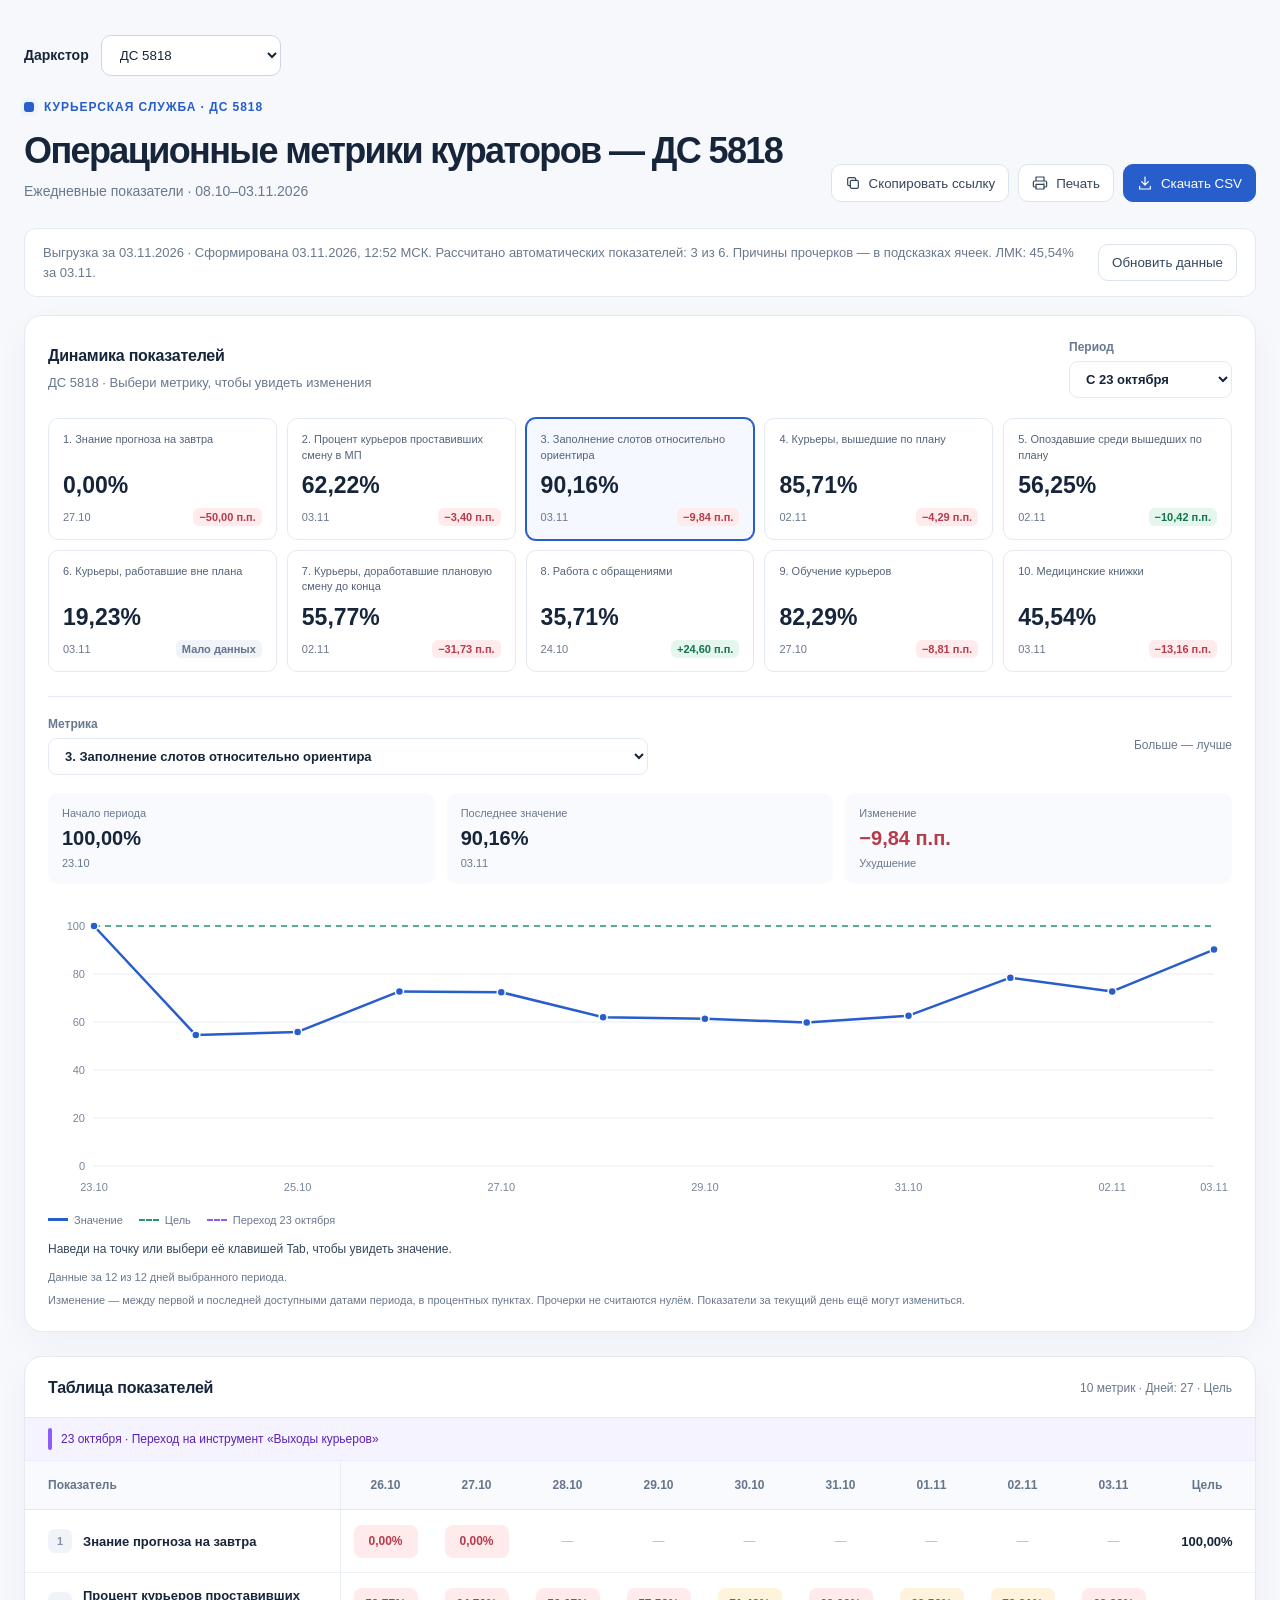
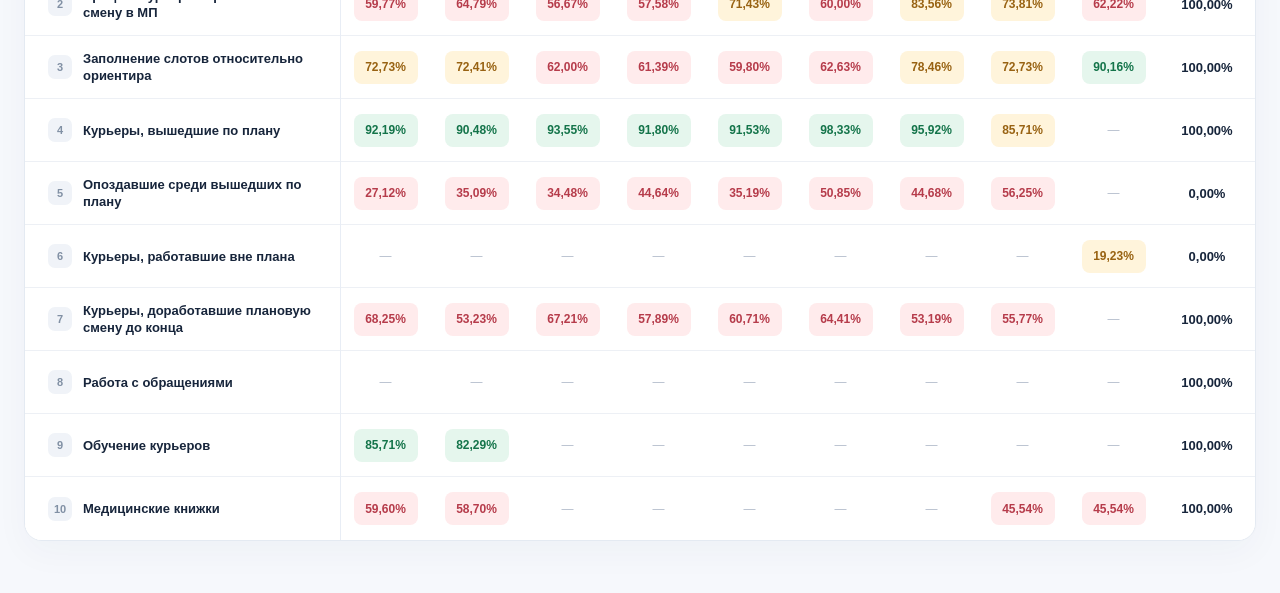
==== 4747.html @ 33c55235 "Add accessible calculation details for automatic dashboard metrics" ====
<!doctype html>
<html lang="ru">
<head>
  <meta http-equiv="refresh" content="0;url=index.html">
  <script>window.location.replace("index.html");</script>
  <meta charset="utf-8">
  <meta name="viewport" content="width=device-width, initial-scale=1">
  <meta name="theme-color" content="#f6f8fc">
  <meta name="description" content="Операционные показатели курьеров ДС 4747 с 21.10.2026">
  <title>ДС 4747 — Операционные метрики кураторов</title>
  <link rel="icon" href="data:image/svg+xml,%3Csvg xmlns='http://www.w3.org/2000/svg' viewBox='0 0 64 64'%3E%3Crect width='64' height='64' rx='16' fill='%232b62cf'/%3E%3Cpath d='M14 42h36M18 28h28M25 17h14' stroke='white' stroke-width='5' stroke-linecap='round'/%3E%3C/svg%3E">
  <style>
    :root{color-scheme:light;--bg:#f6f8fc;--paper:#fff;--ink:#17253b;--muted:#69788d;--line:#e4eaf2;--blue:#285dcc;--blue-soft:#edf3ff;--radius:18px}
    *{box-sizing:border-box}
    html{scroll-behavior:smooth}
    body{margin:0;background:var(--bg);color:var(--ink);font:14px/1.5 -apple-system,BlinkMacSystemFont,"Segoe UI",Roboto,"Noto Sans",Arial,sans-serif;-webkit-font-smoothing:antialiased}
    .shell{max-width:1640px;margin:0 auto;padding:35px 24px 52px}
    .eyebrow{display:flex;align-items:center;gap:10px;color:var(--blue);font-size:12px;font-weight:750;letter-spacing:.08em;text-transform:uppercase}
    .eyebrow .mark{width:10px;height:10px;border-radius:3px;background:var(--blue);box-shadow:0 0 0 4px var(--blue-soft)}
    header{display:flex;align-items:flex-end;justify-content:space-between;gap:22px;margin:14px 0 26px}
    h1{font-size:clamp(24px,3vw,36px);letter-spacing:-.045em;line-height:1.18;margin:0 0 9px;font-weight:780}
    .description{color:var(--muted);margin:0;font-size:14px}
    .actions{display:flex;flex-wrap:wrap;justify-content:flex-end;gap:9px}
    button{display:inline-flex;align-items:center;justify-content:center;gap:8px;white-space:nowrap;cursor:pointer;border:1px solid #dce4ee;border-radius:10px;background:white;color:#34465e;padding:10px 13px;font:600 13px/1.2 inherit;transition:background .16s,border-color .16s}
    button:hover{background:#f4f7fd;border-color:#bdcce3}
    button:focus-visible{outline:3px solid #9cbbf8;outline-offset:2px}
    button svg{width:16px;height:16px;stroke:currentColor;fill:none;stroke-width:1.8;stroke-linecap:round;stroke-linejoin:round}
    .primary{background:var(--blue);border-color:var(--blue);color:#fff}
    .primary:hover{background:#204fab;border-color:#204fab}
    .panel{background:var(--paper);border:1px solid var(--line);border-radius:var(--radius);box-shadow:0 12px 35px rgba(24,49,88,.035);overflow:hidden}
    .panel-heading{display:flex;justify-content:space-between;align-items:center;gap:14px;padding:19px 23px 17px;border-bottom:1px solid var(--line)}
    h2{font-size:16px;letter-spacing:-.015em;margin:0;font-weight:750}
    .panel-note{color:var(--muted);font-size:12px;white-space:nowrap}
    .table-scroll{overflow-x:auto;overscroll-behavior-x:contain;scrollbar-color:#cbd6e7 transparent}
    table{width:100%;min-width:1140px;border-collapse:separate;border-spacing:0;table-layout:fixed;font-variant-numeric:tabular-nums}
    col.metric-col{width:315px}
    col.day-col{width:91px}
    col.goal-col{width:96px}
    thead th{background:#f8fafd;color:#65758b;font-size:12px;font-weight:720;text-align:center;white-space:nowrap;border-bottom:1px solid var(--line);padding:15px 7px}
    thead th:first-child{text-align:left;padding-left:23px}
    thead th:last-child{background:#f8fafd;color:#65758b}
    tbody td,tbody th{border-bottom:1px solid #edf0f5;padding:12px 7px;text-align:center;background:white;height:63px}
    tbody tr:last-child td,tbody tr:last-child th{border-bottom:0}
    tbody th{font-size:13px;font-weight:630;text-align:left;padding-left:23px;padding-right:15px;line-height:1.32}
    tbody tr:hover td,tbody tr:hover th{background:#fafcff}
    thead th:first-child,tbody th{position:sticky;left:0;z-index:2;box-shadow:1px 0 0 #e8edf5}
    thead th:first-child{z-index:4}
    .metric-title{display:flex;align-items:center;gap:11px}
    .metric-index{flex:none;width:24px;height:24px;display:grid;place-items:center;border-radius:7px;background:#f0f3f8;color:#8190a4;font-size:11px;font-weight:700}
    .cell{display:inline-flex;min-width:64px;min-height:33px;align-items:center;justify-content:center;border-radius:8px;font-size:12px;font-weight:700;padding:6px 5px}
    .cell.good{background:#e5f6ed;color:#14744a}
    .cell.mid{background:#fff4db;color:#986212}
    .cell.bad{background:#ffebec;color:#b63c4b}
    .cell.empty{color:#b4becc;font-weight:500}
    .goal{color:var(--ink);font-weight:750;font-size:13px;background:white}
    .date-latest{background:#f8fafd}
    .footnotes{padding:16px 23px 18px;border-top:1px solid var(--line);background:#fcfdff;color:#78869a;font-size:12px}
    .footnotes p{margin:0}
    .footnotes p+p{margin-top:5px}
    .footer{display:flex;justify-content:space-between;gap:15px;flex-wrap:wrap;color:#8a97a8;font-size:12px;padding:17px 4px}
    .toast{position:fixed;bottom:24px;left:50%;transform:translate(-50%,16px);padding:11px 17px;border-radius:10px;background:#172b4b;color:#fff;box-shadow:0 10px 25px #172b4b33;opacity:0;pointer-events:none;transition:opacity .2s,transform .2s;z-index:10}
    .toast.visible{opacity:1;transform:translate(-50%,0)}
    @media(max-width:820px){.shell{padding:22px 12px 32px}header{display:block;margin:15px 4px 20px}h1{font-size:26px}.actions{justify-content:flex-start;margin-top:18px}.panel-heading{padding:15px 16px}.panel-note{white-space:normal;text-align:right}.footnotes{padding:15px 16px}col.metric-col{width:235px}tbody th{padding-left:12px;font-size:12px}.metric-title{gap:7px}.metric-index{width:20px;height:20px}thead th:first-child{padding-left:12px}.footer{padding:14px 4px}}
    @media print{@page{size:A3 landscape;margin:12mm}body{background:white;font-size:11px}.shell{max-width:none;padding:0}.actions,.footer,.toast{display:none!important}header{margin:0 0 14px}h1{font-size:24px}.panel{border:1px solid #ccd3df;box-shadow:none}.panel-heading{padding:10px 12px}.table-scroll{overflow:visible}table{min-width:0;width:100%}col.metric-col{width:250px}col.day-col{width:auto}col.goal-col{width:70px}thead th{padding:9px 3px}tbody td,tbody th{padding:6px 2px;height:42px}tbody th{padding-left:8px;font-size:10px}.cell{min-width:0;width:100%;font-size:10px;padding:5px 1px}.metric-index{display:none}.footnotes{padding:10px 12px}thead th:first-child,tbody th{position:static;box-shadow:none}*{-webkit-print-color-adjust:exact;print-color-adjust:exact}}
    .store-picker{display:flex;align-items:center;gap:12px;margin-bottom:22px;font-weight:700;color:var(--ink)}
    .store-picker select{appearance:auto;min-width:180px;padding:11px 14px;border:1px solid #cbd6e7;border-radius:10px;background:#fff;color:#17253b;font:700 14px inherit;cursor:pointer}
    .store-picker select:focus-visible{outline:3px solid #9cbbf8;outline-offset:2px}
    @media print{.store-picker{display:none}}
    .data-status{display:flex;align-items:center;justify-content:space-between;gap:16px;margin:0 0 18px;padding:14px 18px;border:1px solid var(--line);border-radius:12px;background:var(--paper)}
    .data-status p{margin:0;color:var(--muted);font-size:13px}
    @media(max-width:820px){.data-status{align-items:flex-start;flex-direction:column}}
  </style>
</head>
<body>
<main class="shell">
  <nav aria-label="Выбор даркстора" class="store-picker"><label for="storeSelect">Даркстор</label><select id="storeSelect" aria-label="Выбрать даркстор"><option value="5818">ДС 5818</option><option value="7745">ДС 7745</option><option value="4747" selected>ДС 4747</option><option value="8092">ДС 8092</option></select></nav>
  <div class="eyebrow"><span class="mark" aria-hidden="true"></span> Курьерская служба · ДС 4747</div>
  <header>
    <div>
      <h1>Операционные метрики кураторов — ДС 4747</h1>
      <p class="description">Ежедневные показатели работы кураторов · с 21 октября 2026 года</p>
    </div>
    <div class="actions">
      <button id="copyLink" type="button" aria-label="Скопировать ссылку на таблицу">
        <svg viewBox="0 0 24 24" aria-hidden="true"><rect x="8" y="8" width="12" height="12" rx="2"/><path d="M16 8V6a2 2 0 0 0-2-2H6a2 2 0 0 0-2 2v8a2 2 0 0 0 2 2h2"/></svg>Скопировать ссылку
      </button>
      <button id="printReport" type="button">
        <svg viewBox="0 0 24 24" aria-hidden="true"><path d="M6 9V3h12v6M6 18H4a2 2 0 0 1-2-2v-5a2 2 0 0 1 2-2h16a2 2 0 0 1 2 2v5a2 2 0 0 1-2 2h-2"/><path d="M6 14h12v7H6zM18 12h.01"/></svg>Печать
      </button>
      <button class="primary" id="downloadCsv" type="button">
        <svg viewBox="0 0 24 24" aria-hidden="true"><path d="M12 3v12m-5-5 5 5 5-5M4 17v4h16v-4"/></svg>Скачать CSV
      </button>
    </div>
  </header>
  <section class="data-status" aria-label="Источник данных">
    <p id="dataStatus" role="status" aria-live="polite">Загружаем последнюю выгрузку…</p>
    <button id="refreshData" type="button">Обновить данные</button>
  </section>
  <section class="panel" aria-labelledby="tableTitle">
    <div class="panel-heading"><h2 id="tableTitle">Таблица показателей</h2><span class="panel-note">10 метрик · 2 дня · Цель</span></div>
    <div class="table-scroll" tabindex="0" aria-label="Таблица показателей, прокручивается горизонтально">
      <table id="metricsTable">
        <colgroup><col class="metric-col"><col class="day-col" span="2"><col class="goal-col"></colgroup>
        <thead><tr id="headerRow"><th scope="col">Показатель</th></tr></thead>
        <tbody id="metricsBody"></tbody>
      </table>
    </div></section></main>
<div id="toast" class="toast" role="status" aria-live="polite"></div>
<script>
"use strict";
const dates = ["21.10","22.10"];
// Значения хранятся строками; отображение всех процентов единообразно: две цифры после запятой.
// null означает, что показатель за дату не предоставлен.
const metrics = [
  {name:"Знание прогноза на завтра",goal:"100",better:"high",values:["0","0"]},
  {name:"Процент курьеров проставивших смену в МП",goal:"100",better:"high",values:["0","0"]},
  {name:"Заполнение слотов относительно ориентира",goal:"100",better:"high",values:[null,null]},
  {name:"Курьеры, вышедшие по плану",goal:"100",better:"high",values:["94,44",null]},
  {name:"Опоздавшие среди вышедших по плану",goal:"0",better:"low",values:["58,82",null]},
  {name:"Курьеры, работавшие вне плана",goal:"0",better:"low",values:["27,66",null]},
  {name:"Курьеры, доработавшие плановую смену до конца",goal:"100",better:"high",values:[null,null]},
  {name:"Работа с обращениями",goal:"100",better:"high",values:["0",null]},
  {name:"Обучение курьеров",goal:"100",better:"high",values:["9,47",null]},
  {name:"Медицинские книжки",goal:"100",better:"high",values:["56,1",null]},
];
function formatPercent(value) {
  const number=Number(String(value).replace(",", "."));
  return number.toFixed(2).replace(".", ",")+"%";
}
function textCell(tag,content,className) {
  const el=document.createElement(tag);
  el.textContent=content;
  if(className) el.className=className;
  return el;
}
// Пороговые значения для метрик в порядке отображения. На границе выбирается лучший цвет.
function statusClass(value,index) {
  const num=Number(String(value).replace(",","."));
  if(index===0) return num>=100?"good":num>=50?"mid":"bad";
  if(index===1) return num>=90?"good":num>=70?"mid":"bad";
  if(index===2) return num>=85?"good":num>=70?"mid":"bad";
  if(index===3) return num>=90?"good":num>=80?"mid":"bad";
  if(index===4||index===5) return num<=10?"good":num<=20?"mid":"bad";
  if(index===6) return num>=90?"good":num>=80?"mid":"bad";
  if(index===7) return num>=90?"good":num>=70?"mid":"bad";
  if(index===8||index===9) return num>=80?"good":num>=60?"mid":"bad";
  return "";
}
function render() {
  const head=document.getElementById("headerRow");
  while(head.children.length>1) head.lastElementChild.remove();
  dates.forEach(function(date,i){
    const th=textCell("th",date,i===dates.length-1?"date-latest":"");
    th.scope="col";
    head.appendChild(th);
  });
  const goalHead=textCell("th","Цель");
  goalHead.scope="col";
  head.appendChild(goalHead);
  const body=document.getElementById("metricsBody");
  body.replaceChildren();
  metrics.forEach(function(metric,index){
    const tr=document.createElement("tr");
    const th=document.createElement("th");
    th.scope="row";
    const wrap=document.createElement("span");
    wrap.className="metric-title";
    wrap.appendChild(textCell("span",String(index+1),"metric-index"));
    wrap.appendChild(textCell("span",metric.name));
    th.appendChild(wrap);
    tr.appendChild(th);
    metric.values.forEach(function(value){
      const td=document.createElement("td");
      const span=textCell("span",value===null?"—":formatPercent(value),value===null?"cell empty":"cell "+statusClass(value,index));
      td.appendChild(span);
      tr.appendChild(td);
    });
    tr.appendChild(textCell("td",formatPercent(metric.goal),"goal"));
    body.appendChild(tr);
  });
}
function csvQuote(value) {
  return '"'+String(value).replace(/"/g,'""')+'"';
}
function downloadCsv() {
  const rows=[["Показатель"].concat(dates).concat(["Цель"])];
  metrics.forEach(function(m){rows.push([m.name].concat(m.values.map(function(v){return v===null?"":formatPercent(v);})).concat([formatPercent(m.goal)]));});
  const csv="\ufeff"+rows.map(function(row){return row.map(csvQuote).join(";");}).join("\r\n");
  const url=URL.createObjectURL(new Blob([csv],{type:"text/csv;charset=utf-8;"}));
  const link=document.createElement("a");
  link.href=url;
  link.download="ds-4747-courier-metrics-2026-"+dates[dates.length-1].slice(3)+"-"+dates[dates.length-1].slice(0,2)+".csv";
  document.body.appendChild(link);
  link.click();
  link.remove();
  setTimeout(function(){URL.revokeObjectURL(url);},1000);
}
let toastTimer;
function notify(message){
  const el=document.getElementById("toast");
  el.textContent=message;
  el.classList.add("visible");
  clearTimeout(toastTimer);
  toastTimer=setTimeout(function(){el.classList.remove("visible");},2500);
}
async function copyLink(){
  try{
    if(navigator.clipboard&&window.isSecureContext){
      await navigator.clipboard.writeText(location.href);
    }else{
      const input=document.createElement("textarea");
      input.value=location.href;
      input.style.position="fixed";
      input.style.opacity="0";
      document.body.appendChild(input);
      input.select();
      const ok=document.execCommand("copy");
      input.remove();
      if(!ok) throw new Error("Copy unavailable");
    }
    notify("Ссылка скопирована");
  }catch(e){notify("Скопируйте адрес из строки браузера");}
}
document.getElementById("storeSelect").addEventListener("change",function(e){window.location.href=({"5818":"index.html","7745":"7745.html","4747":"4747.html","8092":"8092.html"})[e.target.value]||"index.html";});
render();
document.getElementById("downloadCsv").addEventListener("click",downloadCsv);
document.getElementById("copyLink").addEventListener("click",copyLink);
document.getElementById("printReport").addEventListener("click",function(){window.print();});
</script>
<script src="metric-details.js?v=20261103"></script>
<script src="dashboard-data.js?v=details-20261103"></script>
</body>
</html>
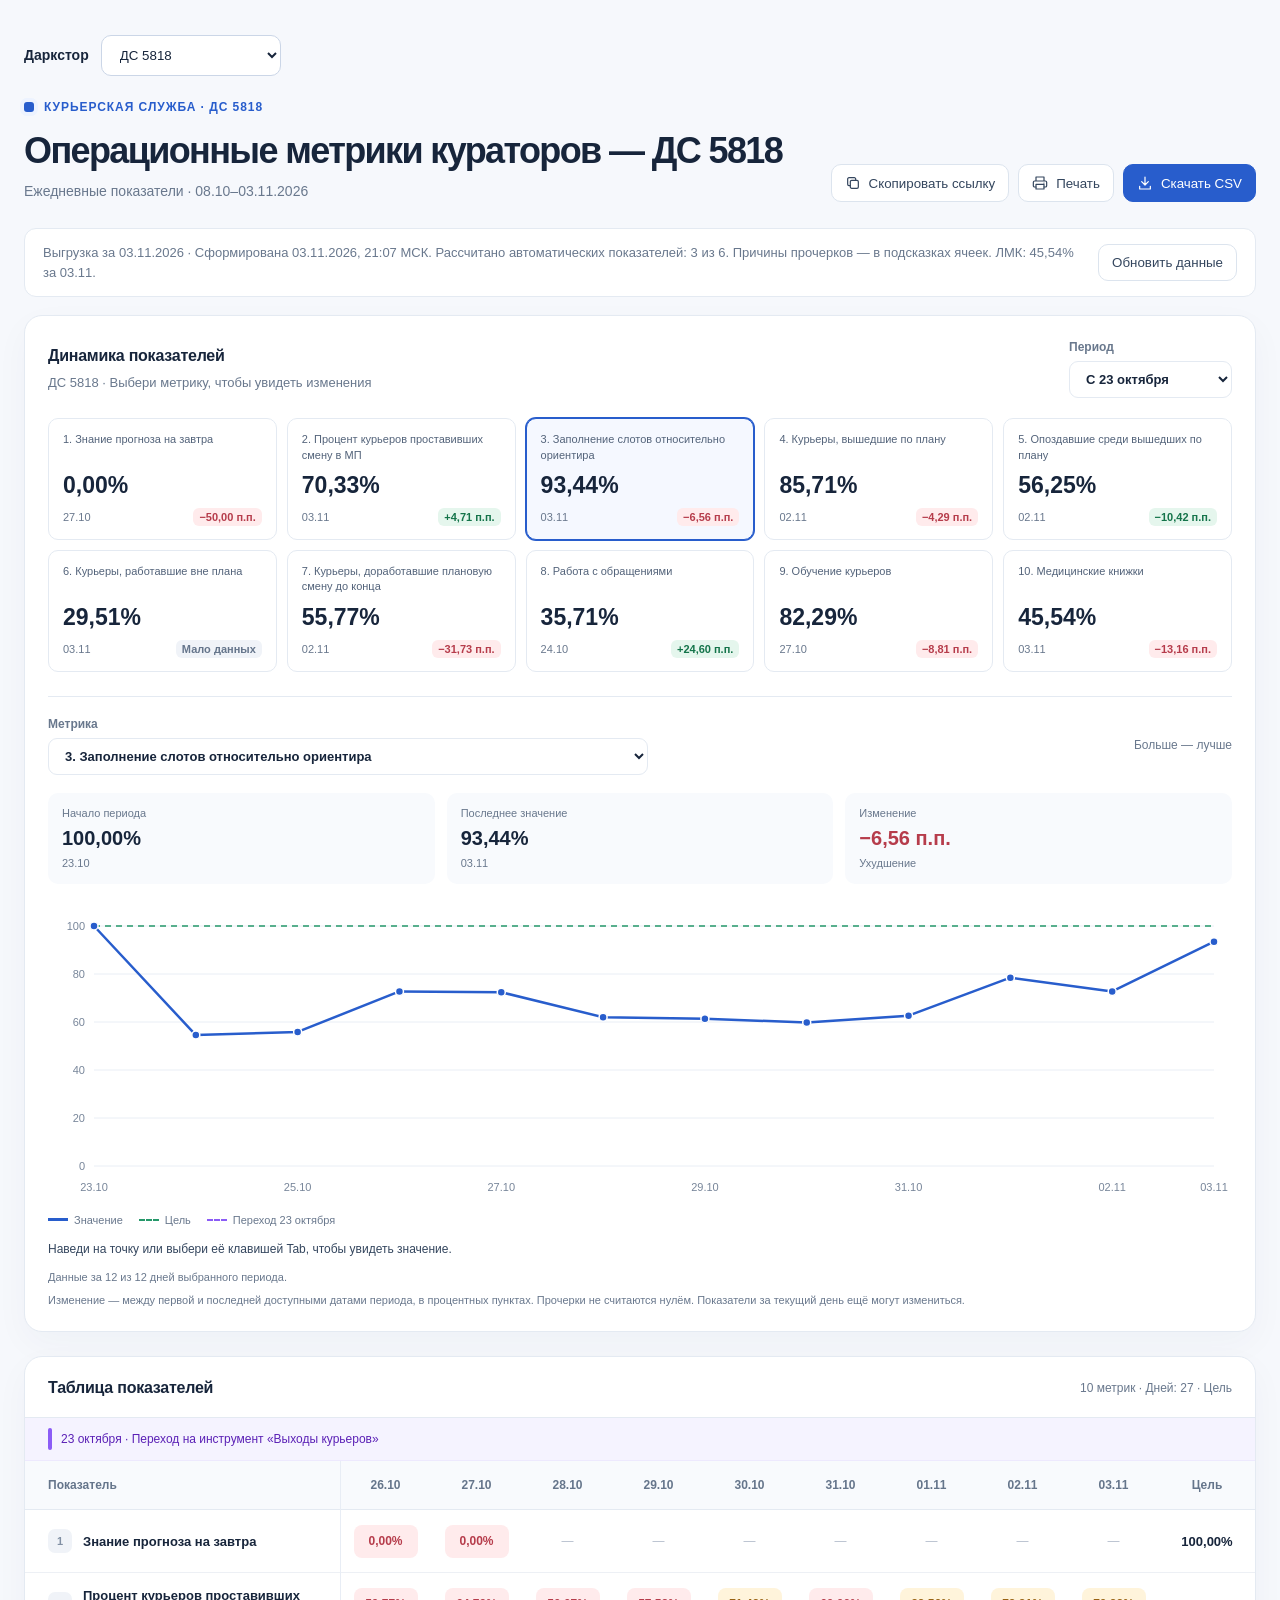
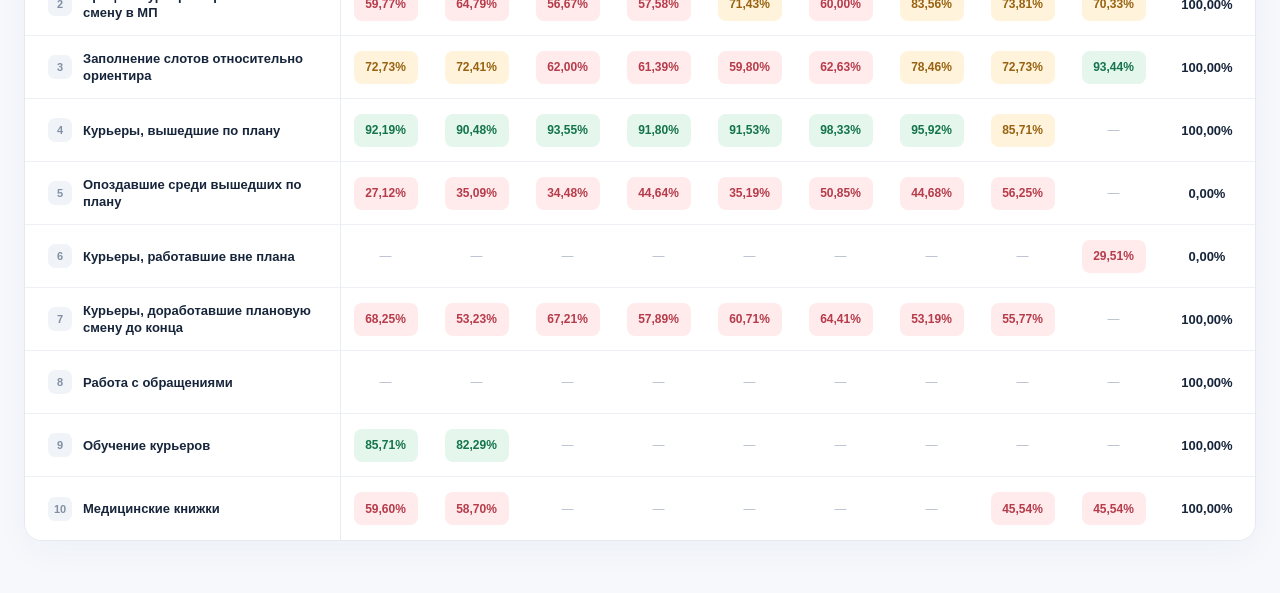
==== commit d488673f: "Keep last confirmed percentages with explicit stale status on incomplete refreshes" ====
--- a/4747.html
+++ b/4747.html
@@ -228,6 +228,6 @@
 document.getElementById("printReport").addEventListener("click",function(){window.print();});
 </script>
 <script src="metric-details.js?v=20261103"></script>
-<script src="dashboard-data.js?v=details-20261103"></script>
+<script src="dashboard-data.js?v=last-good-20261103"></script>
 </body>
 </html>
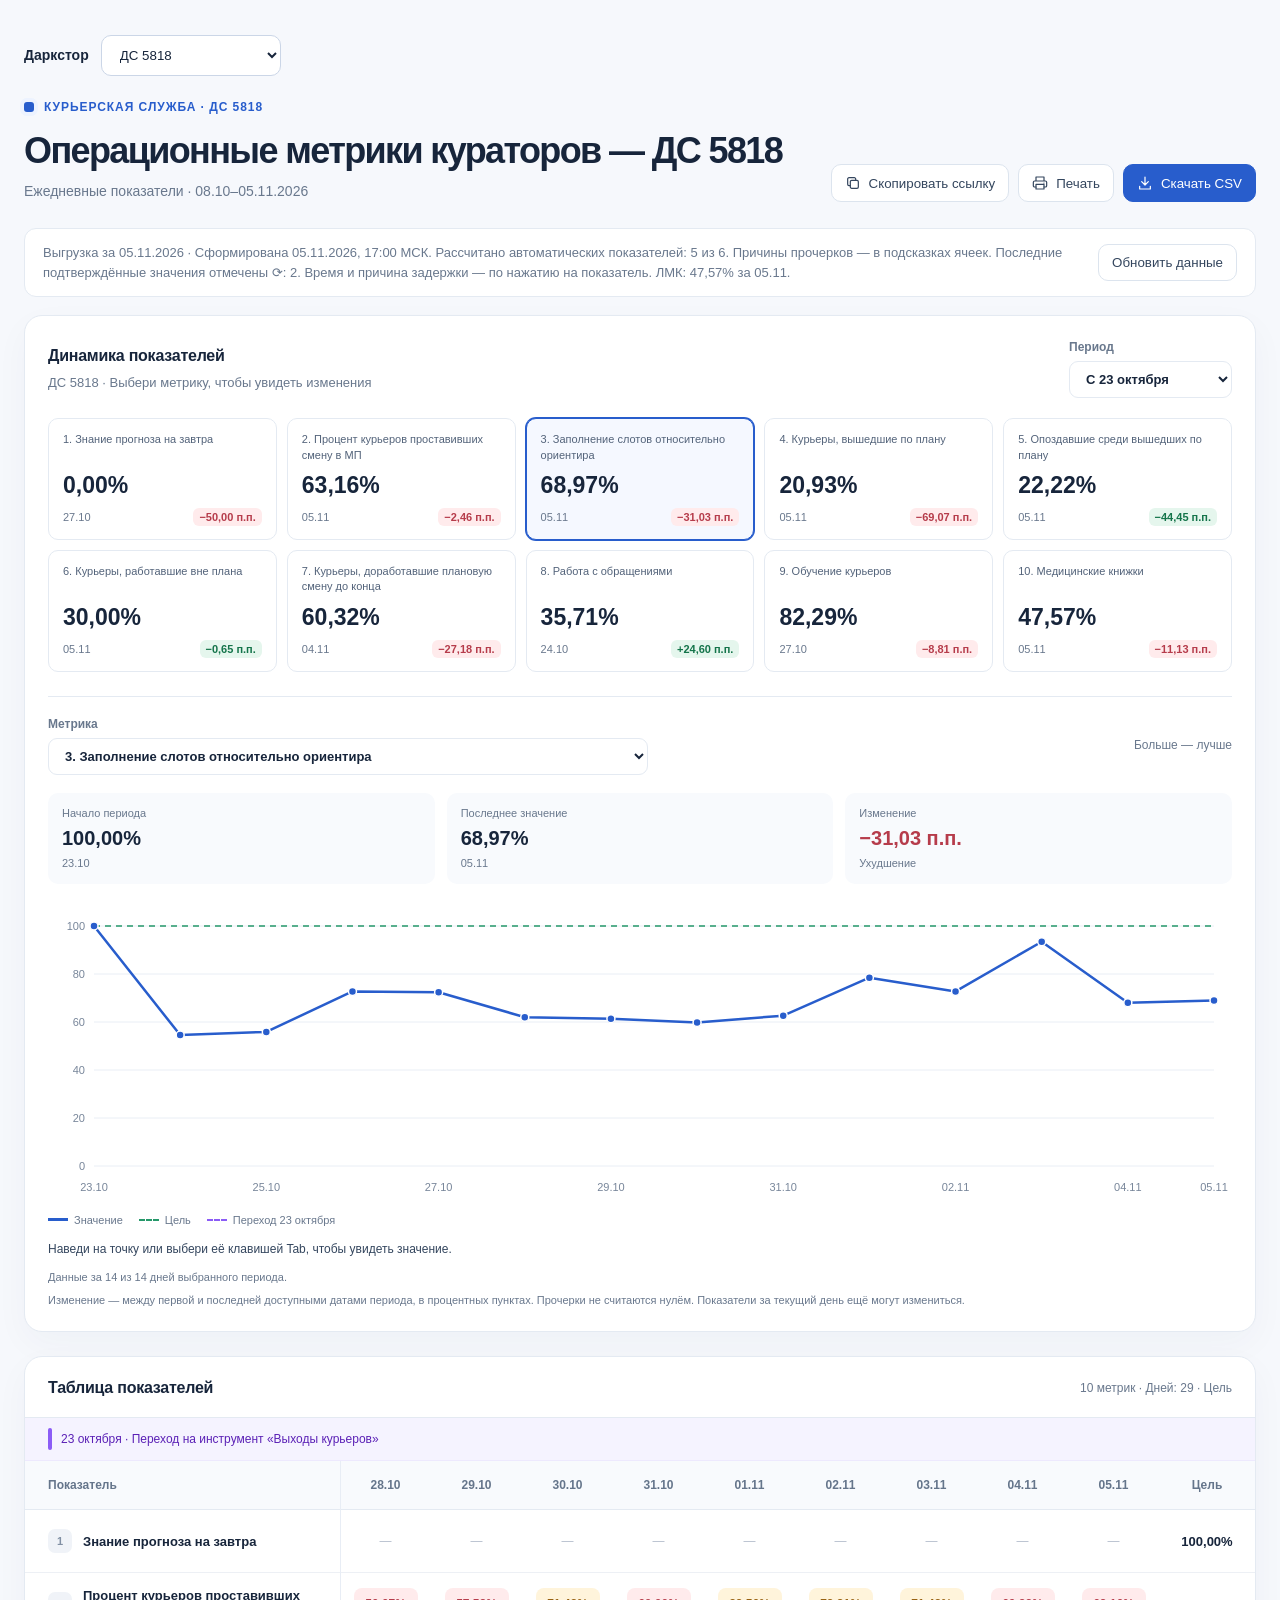
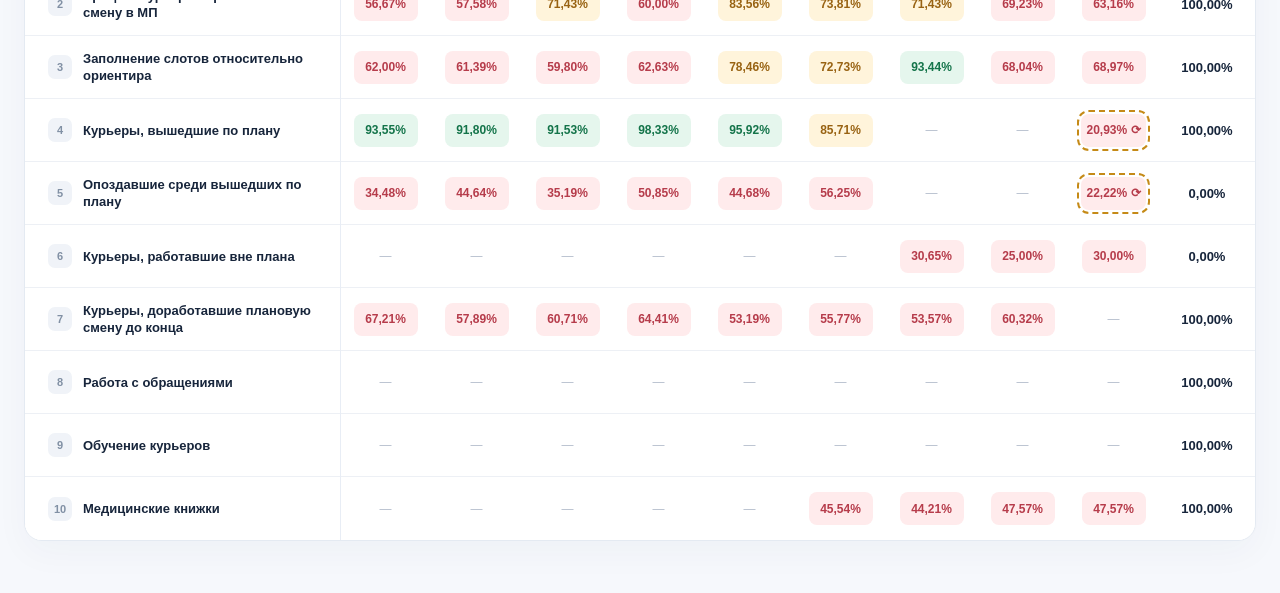
==== commit c57f56fe: "Automate training metric using dated Sheets records and verified 1C roster" ====
--- a/4747.html
+++ b/4747.html
@@ -227,7 +227,7 @@
 document.getElementById("copyLink").addEventListener("click",copyLink);
 document.getElementById("printReport").addEventListener("click",function(){window.print();});
 </script>
-<script src="metric-details.js?v=20261103"></script>
-<script src="dashboard-data.js?v=last-good-20261103"></script>
+<script src="metric-details.js?v=training-20261105"></script>
+<script src="dashboard-data.js?v=training-20261105"></script>
 </body>
 </html>
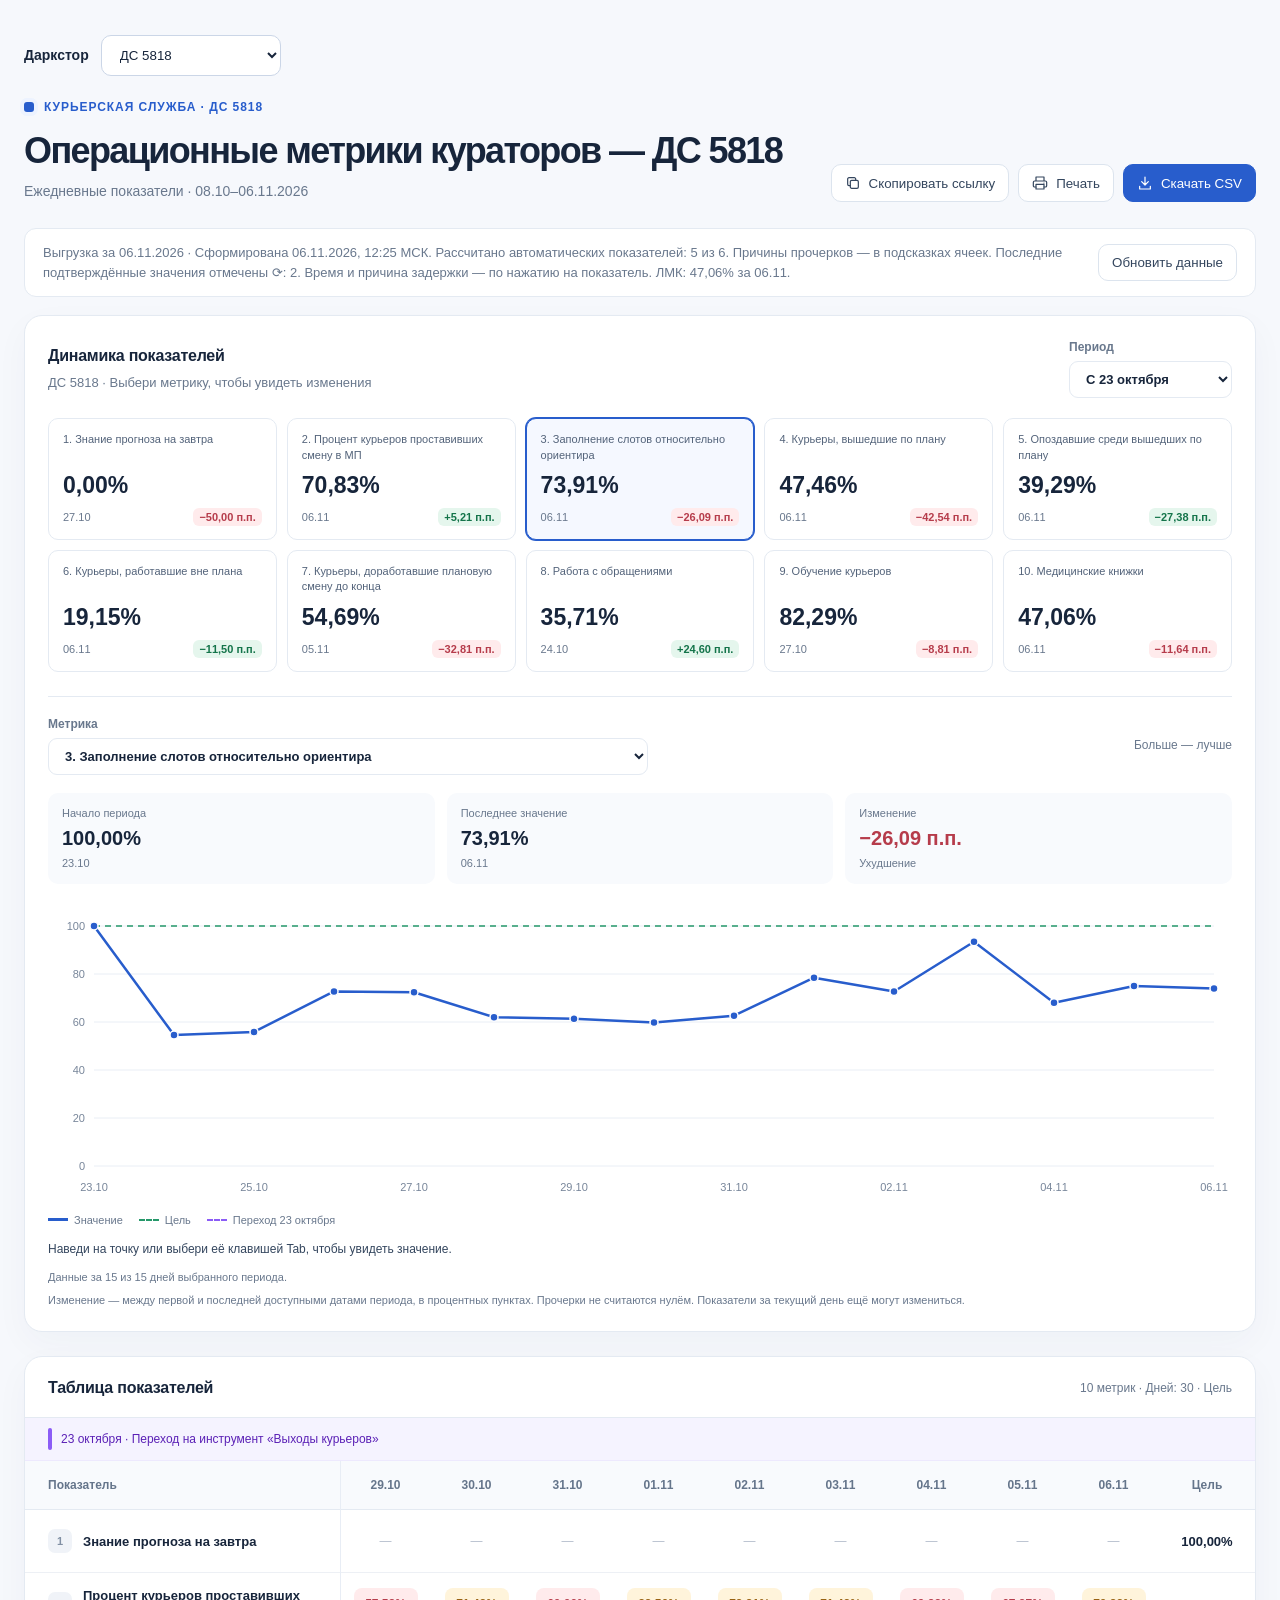
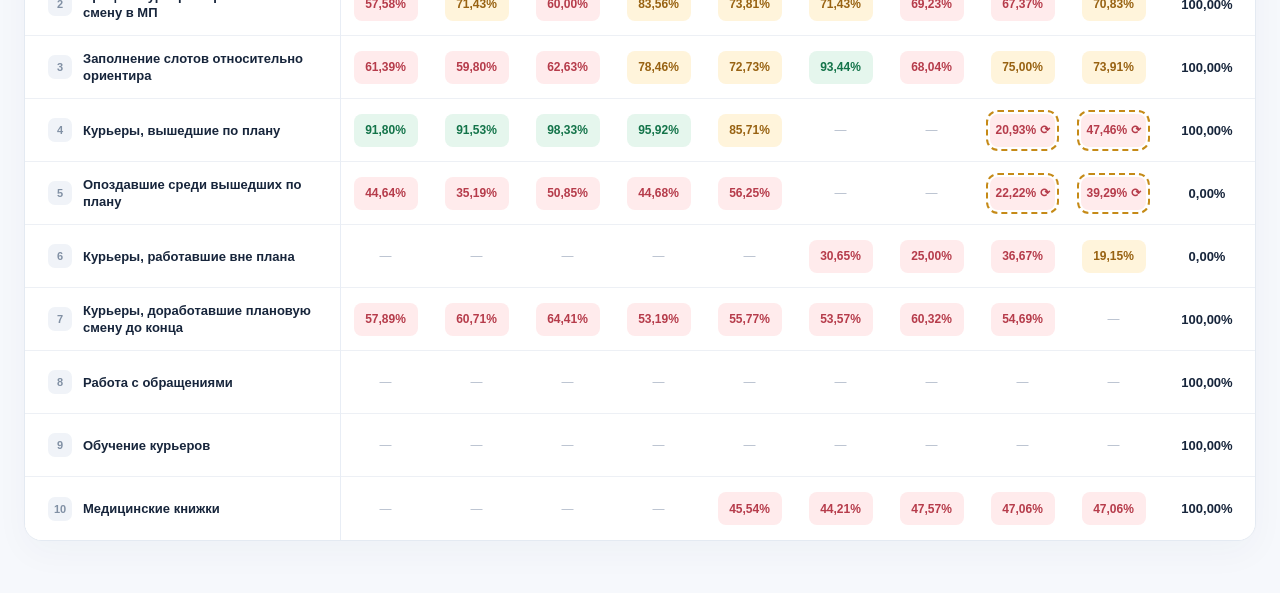
==== commit ad6e4c63: "Calculate completed-shift percentage only among confirmed arrivals" ====
--- a/4747.html
+++ b/4747.html
@@ -227,7 +227,7 @@
 document.getElementById("copyLink").addEventListener("click",copyLink);
 document.getElementById("printReport").addEventListener("click",function(){window.print();});
 </script>
-<script src="metric-details.js?v=training-20261105"></script>
-<script src="dashboard-data.js?v=training-20261105"></script>
+<script src="metric-details.js?v=arrived-completion-20261106"></script>
+<script src="dashboard-data.js?v=arrived-completion-20261106"></script>
 </body>
 </html>
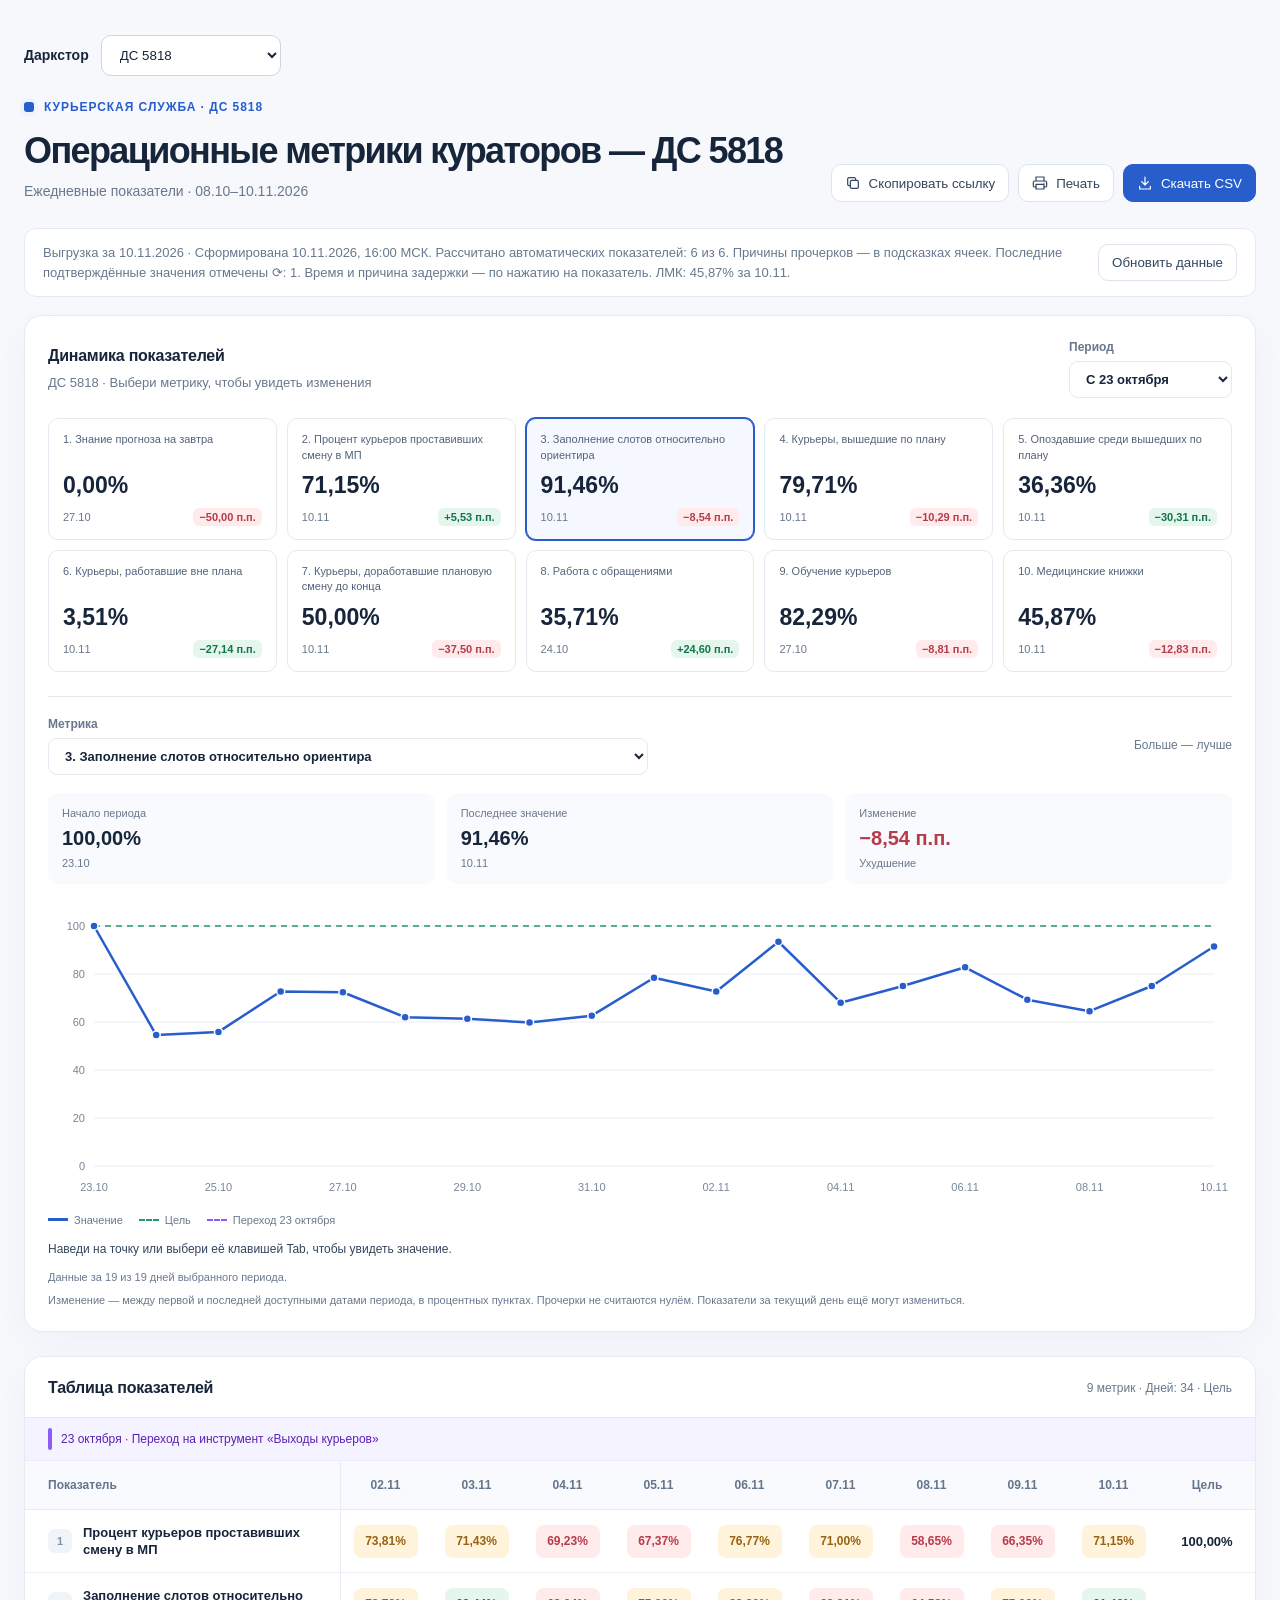
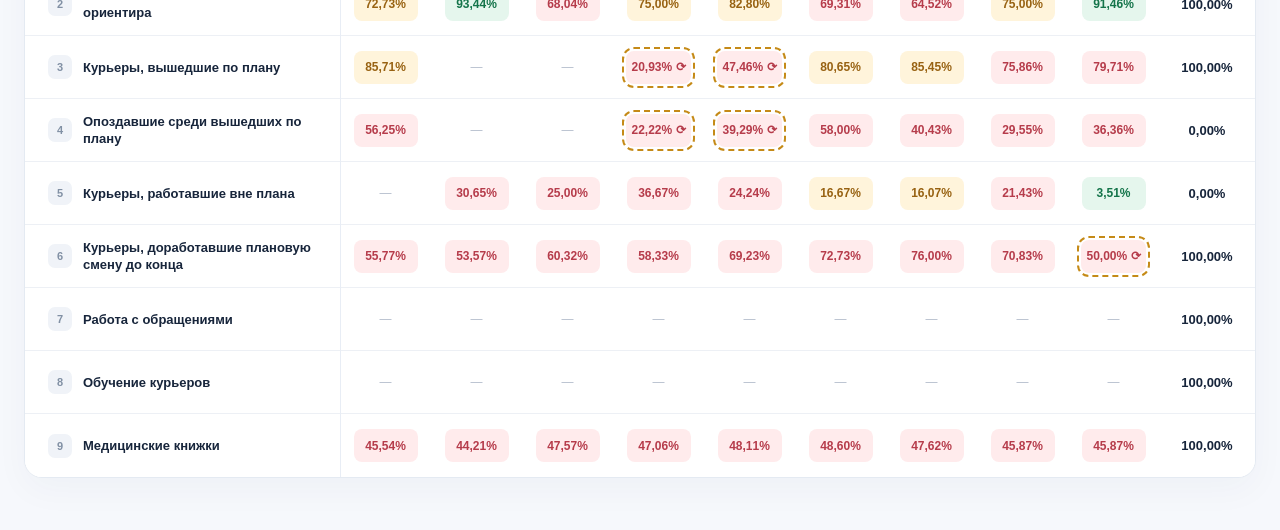
==== commit 4ab51e26: "Remove forecast metric from dashboard display and CSV; renumber nine metrics" ====
--- a/4747.html
+++ b/4747.html
@@ -97,7 +97,7 @@
     <button id="refreshData" type="button">Обновить данные</button>
   </section>
   <section class="panel" aria-labelledby="tableTitle">
-    <div class="panel-heading"><h2 id="tableTitle">Таблица показателей</h2><span class="panel-note">10 метрик · 2 дня · Цель</span></div>
+    <div class="panel-heading"><h2 id="tableTitle">Таблица показателей</h2><span class="panel-note">9 метрик · 2 дня · Цель</span></div>
     <div class="table-scroll" tabindex="0" aria-label="Таблица показателей, прокручивается горизонтально">
       <table id="metricsTable">
         <colgroup><col class="metric-col"><col class="day-col" span="2"><col class="goal-col"></colgroup>
@@ -161,11 +161,13 @@
   body.replaceChildren();
   metrics.forEach(function(metric,index){
     const tr=document.createElement("tr");
+    // Keep source indexes stable for historical imports; omit forecast from display.
+    tr.hidden=index===0;
     const th=document.createElement("th");
     th.scope="row";
     const wrap=document.createElement("span");
     wrap.className="metric-title";
-    wrap.appendChild(textCell("span",String(index+1),"metric-index"));
+    wrap.appendChild(textCell("span",String(index),"metric-index"));
     wrap.appendChild(textCell("span",metric.name));
     th.appendChild(wrap);
     tr.appendChild(th);
@@ -184,7 +186,7 @@
 }
 function downloadCsv() {
   const rows=[["Показатель"].concat(dates).concat(["Цель"])];
-  metrics.forEach(function(m){rows.push([m.name].concat(m.values.map(function(v){return v===null?"":formatPercent(v);})).concat([formatPercent(m.goal)]));});
+  metrics.slice(1).forEach(function(m){rows.push([m.name].concat(m.values.map(function(v){return v===null?"":formatPercent(v);})).concat([formatPercent(m.goal)]));});
   const csv="\ufeff"+rows.map(function(row){return row.map(csvQuote).join(";");}).join("\r\n");
   const url=URL.createObjectURL(new Blob([csv],{type:"text/csv;charset=utf-8;"}));
   const link=document.createElement("a");
@@ -228,6 +230,6 @@
 document.getElementById("printReport").addEventListener("click",function(){window.print();});
 </script>
 <script src="metric-details.js?v=arrived-completion-20261106"></script>
-<script src="dashboard-data.js?v=arrived-completion-20261106"></script>
+<script src="dashboard-data.js?v=9metrics-arrived-completion-20261106"></script>
 </body>
 </html>
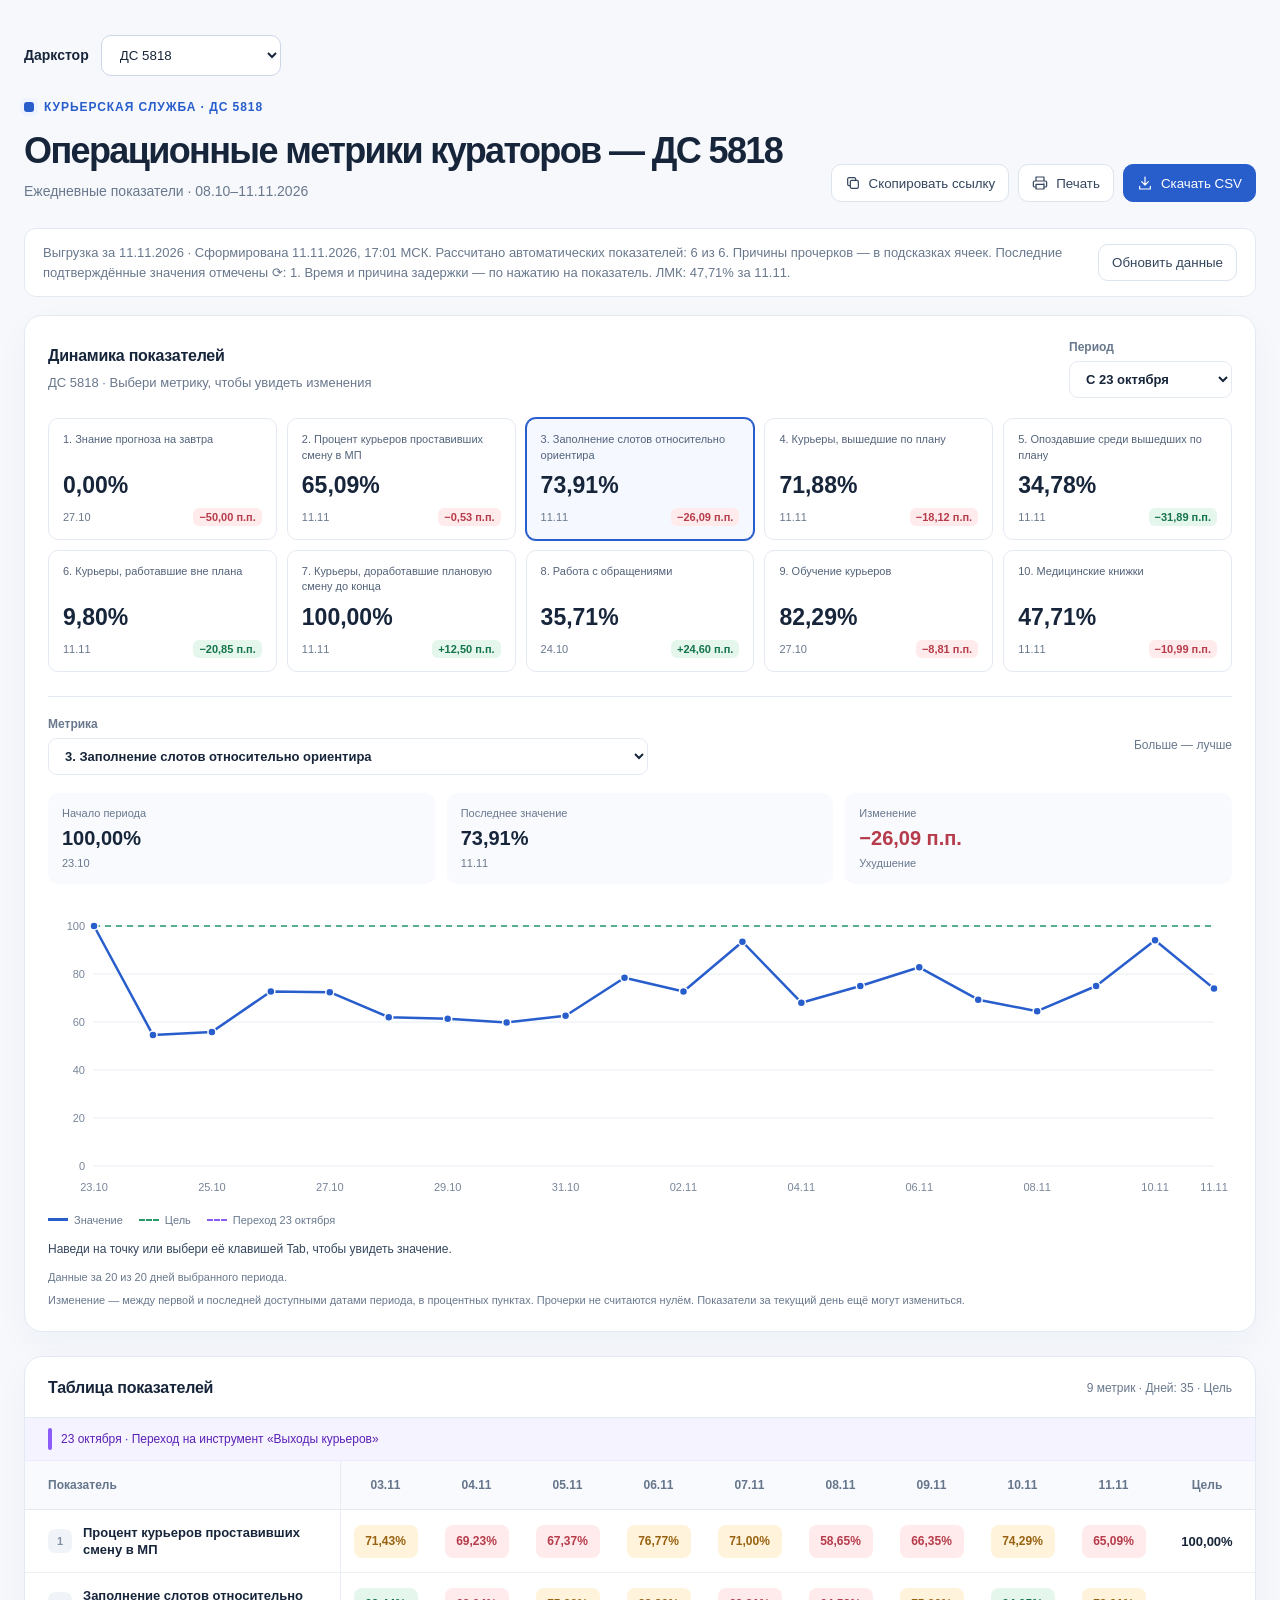
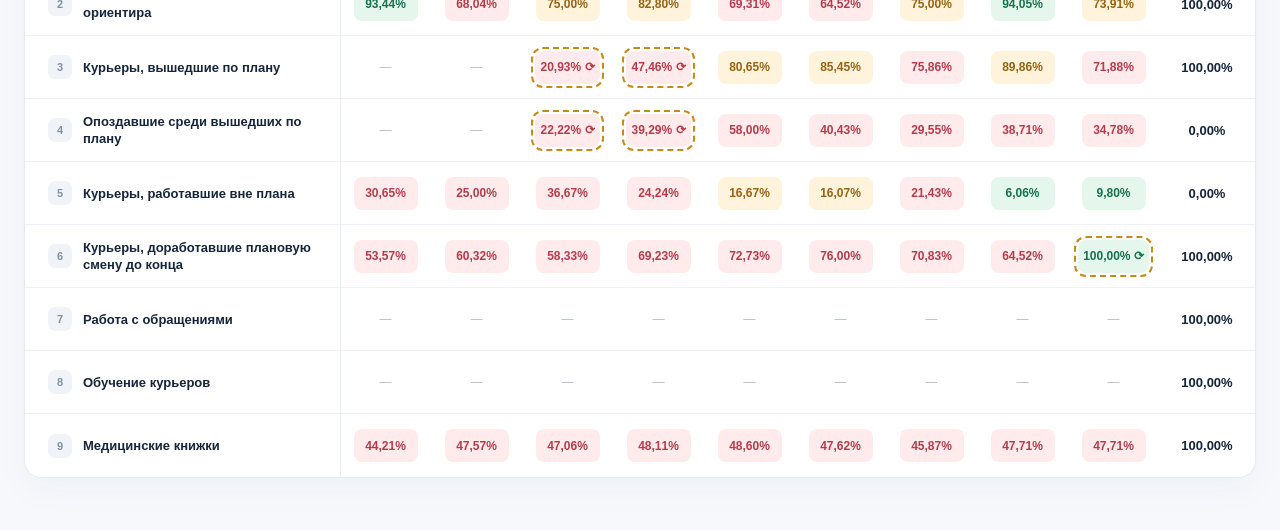
==== commit 262a1cc4: "Add isolated DS8889 dashboard page and collection configuration" ====
--- a/4747.html
+++ b/4747.html
@@ -73,7 +73,7 @@
 </head>
 <body>
 <main class="shell">
-  <nav aria-label="Выбор даркстора" class="store-picker"><label for="storeSelect">Даркстор</label><select id="storeSelect" aria-label="Выбрать даркстор"><option value="5818">ДС 5818</option><option value="7745">ДС 7745</option><option value="4747" selected>ДС 4747</option><option value="8092">ДС 8092</option></select></nav>
+  <nav aria-label="Выбор даркстора" class="store-picker"><label for="storeSelect">Даркстор</label><select id="storeSelect" aria-label="Выбрать даркстор"><option value="5818">ДС 5818</option><option value="7745">ДС 7745</option><option value="4747" selected>ДС 4747</option><option value="8092">ДС 8092</option><option value="8889">ДС 8889</option></select></nav>
   <div class="eyebrow"><span class="mark" aria-hidden="true"></span> Курьерская служба · ДС 4747</div>
   <header>
     <div>
@@ -223,7 +223,7 @@
     notify("Ссылка скопирована");
   }catch(e){notify("Скопируйте адрес из строки браузера");}
 }
-document.getElementById("storeSelect").addEventListener("change",function(e){window.location.href=({"5818":"index.html","7745":"7745.html","4747":"4747.html","8092":"8092.html"})[e.target.value]||"index.html";});
+document.getElementById("storeSelect").addEventListener("change",function(e){window.location.href=({"5818":"index.html","7745":"7745.html","4747":"4747.html","8092":"8092.html","8889":"8889.html"})[e.target.value]||"index.html";});
 render();
 document.getElementById("downloadCsv").addEventListener("click",downloadCsv);
 document.getElementById("copyLink").addEventListener("click",copyLink);
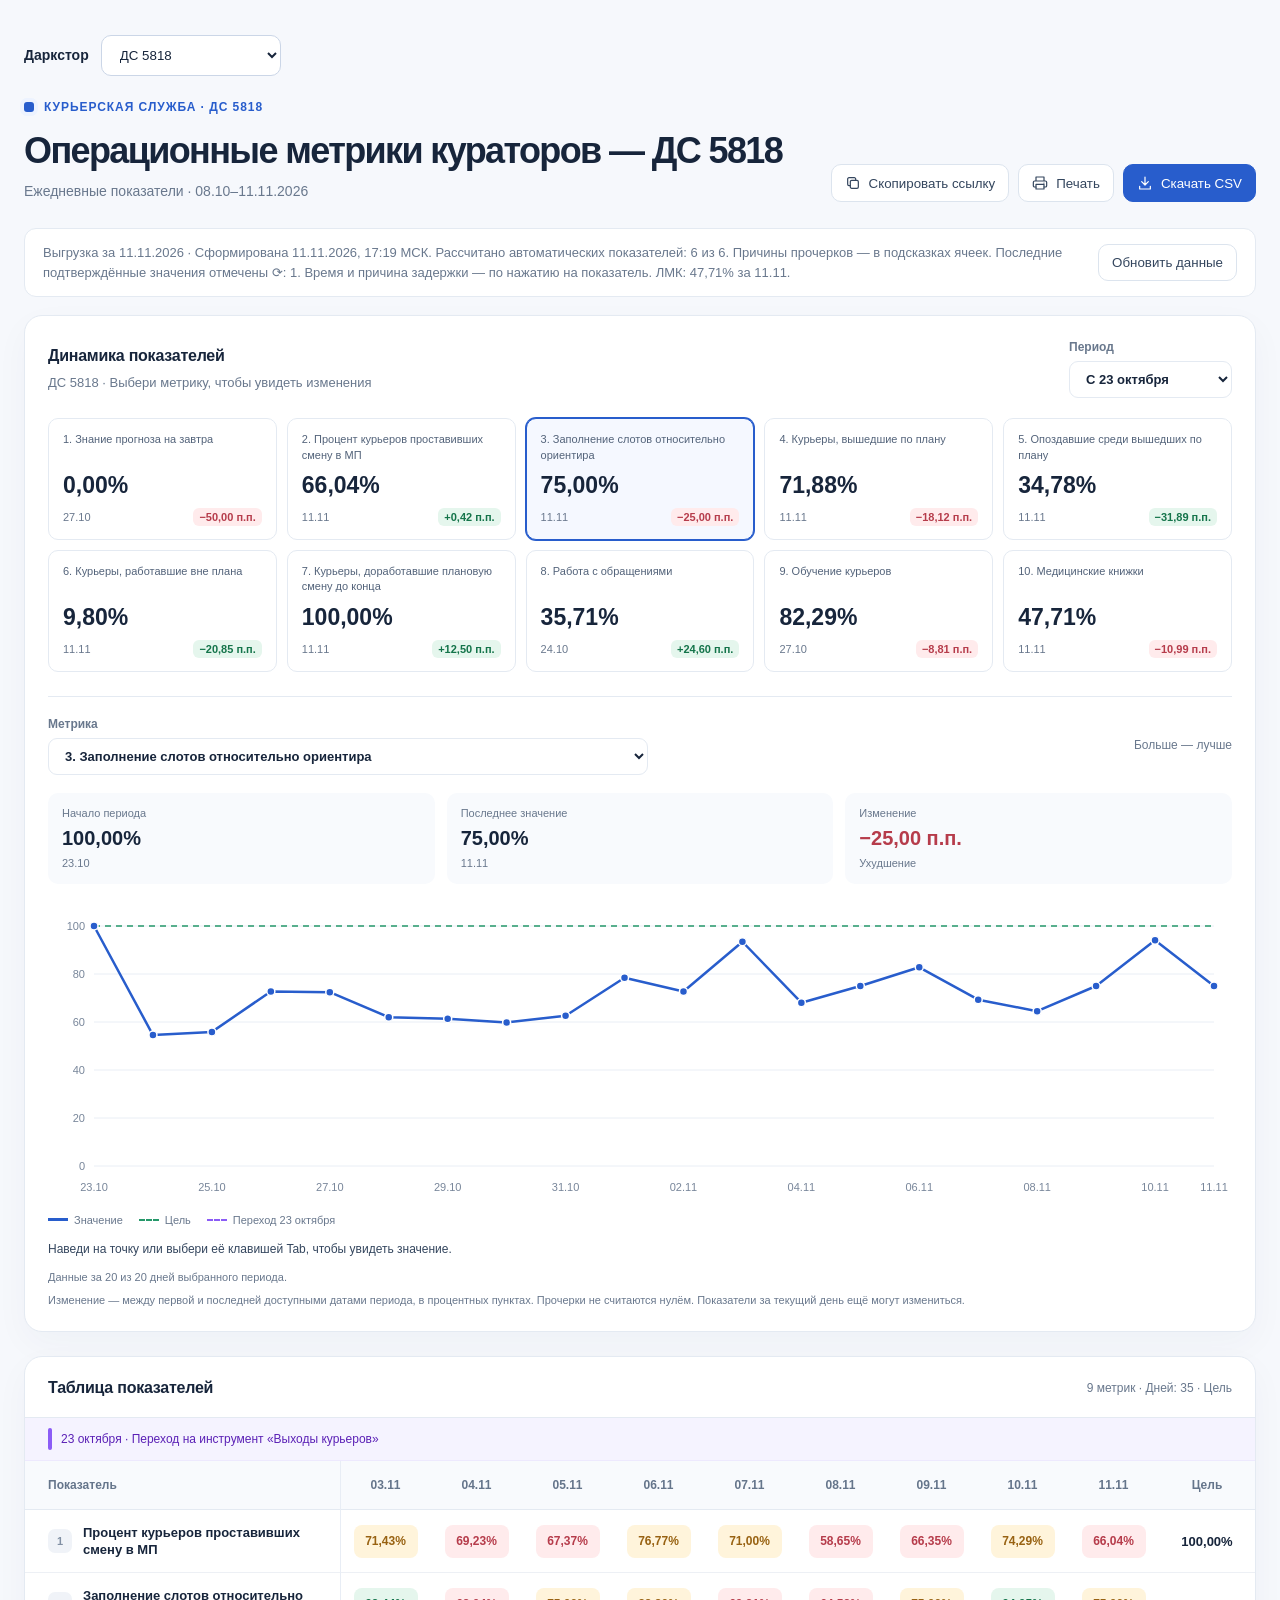
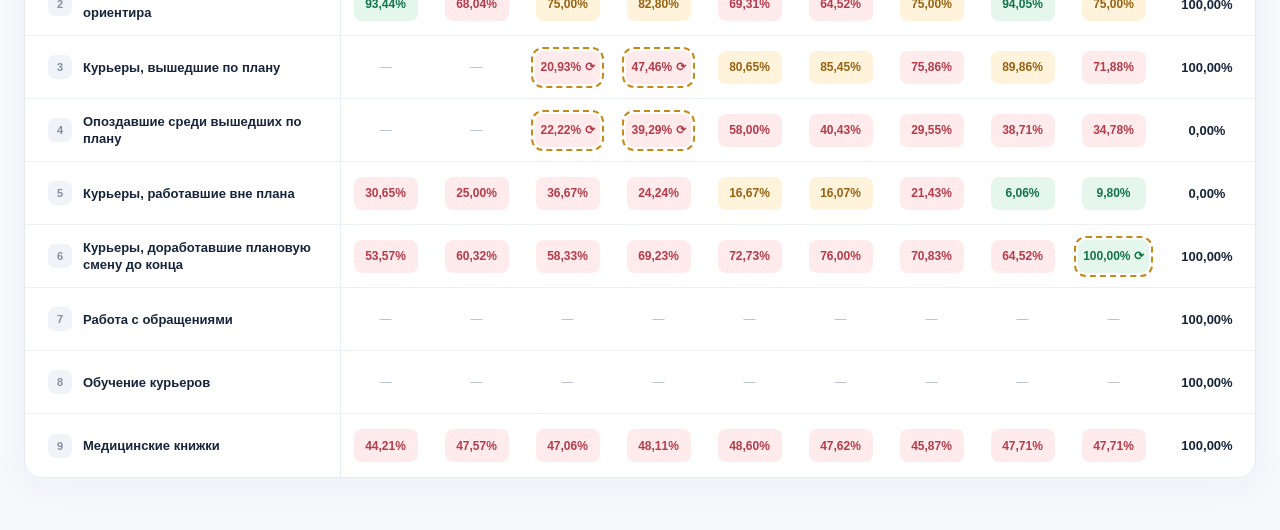
==== commit 707c2017: "Automatically publish valid medical-book percentage for DS8889 when source confirms it" ====
--- a/4747.html
+++ b/4747.html
@@ -230,6 +230,6 @@
 document.getElementById("printReport").addEventListener("click",function(){window.print();});
 </script>
 <script src="metric-details.js?v=arrived-completion-20261106"></script>
-<script src="dashboard-data.js?v=9metrics-arrived-completion-20261106"></script>
+<script src="dashboard-data.js?v=lmk8889-9metrics-arrived-completion-20261106"></script>
 </body>
 </html>
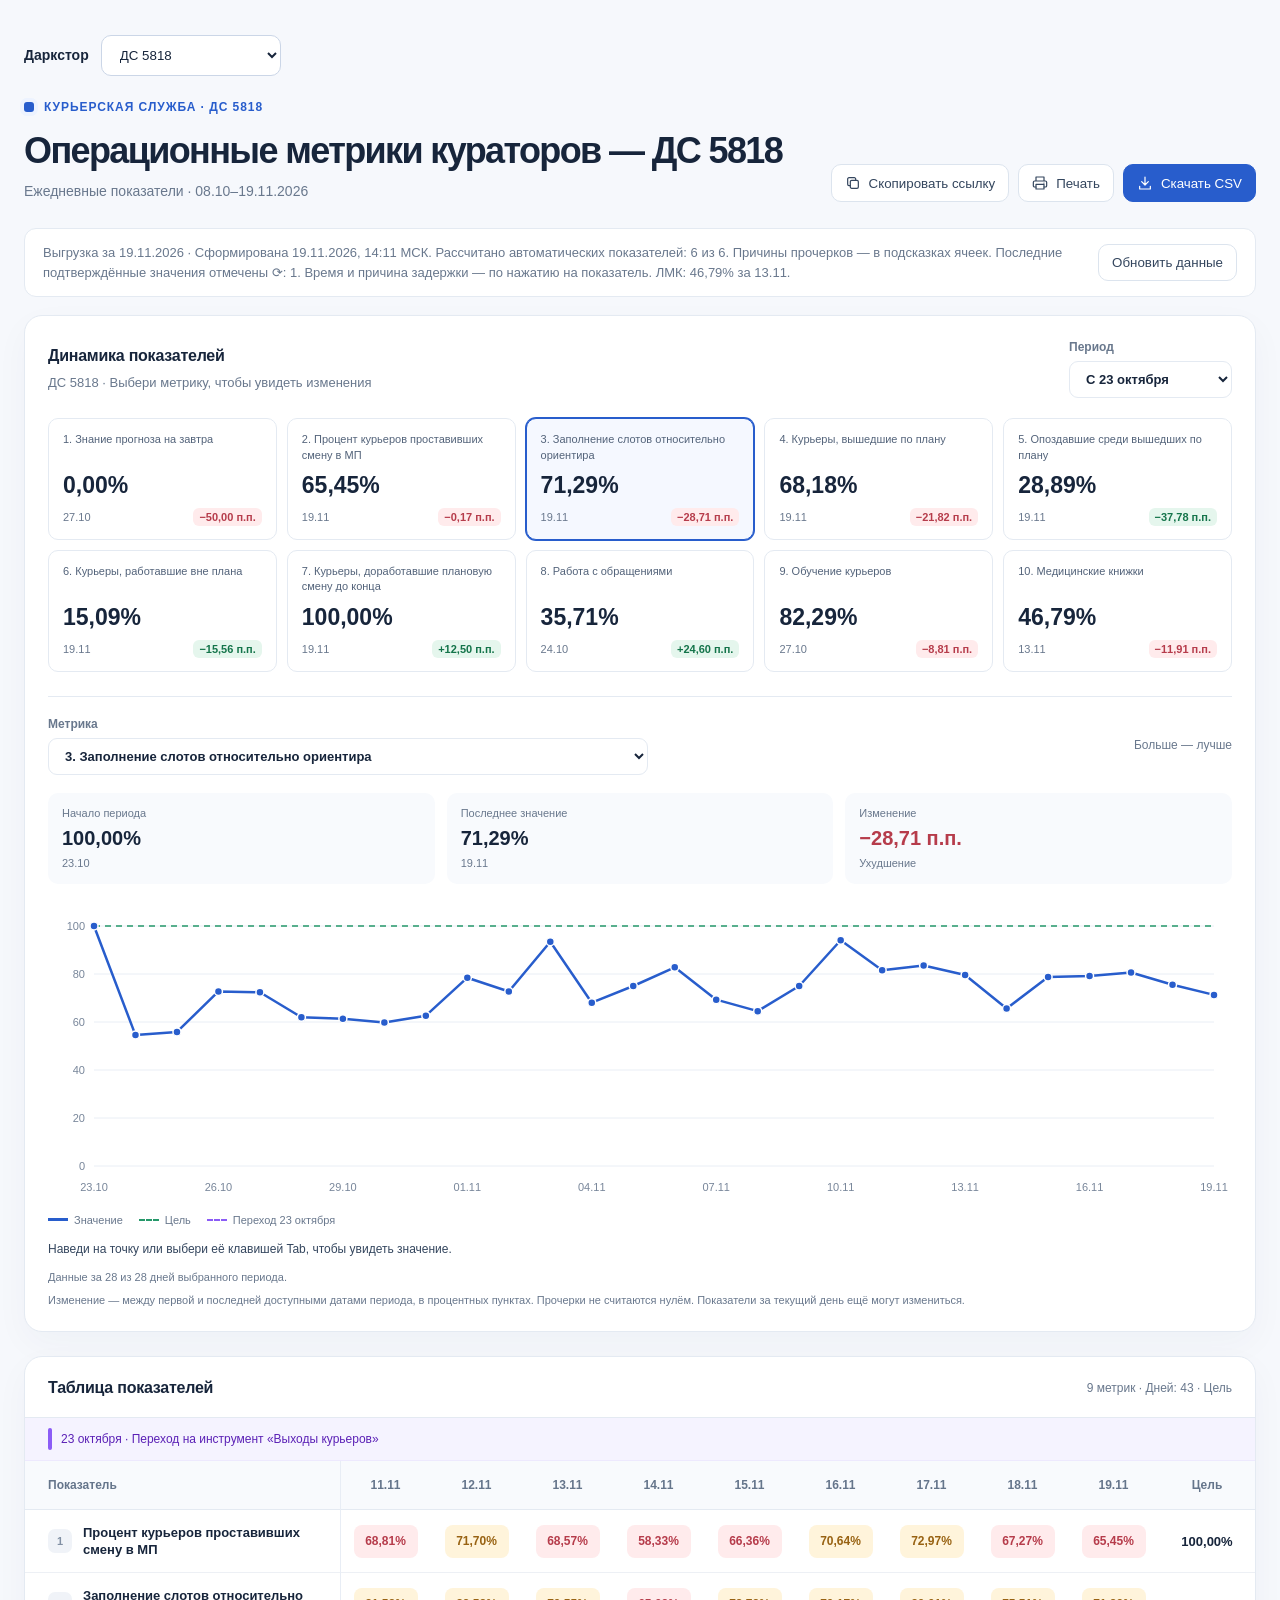
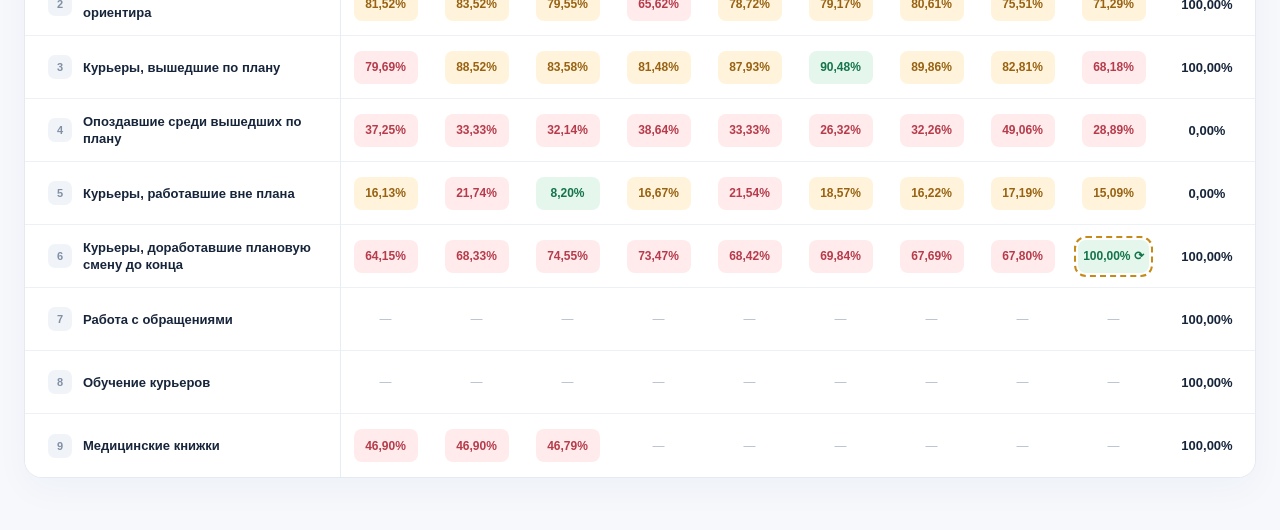
==== commit 9ea40dc9: "Add DS9107 dashboard and verified metric collection" ====
--- a/4747.html
+++ b/4747.html
@@ -73,7 +73,7 @@
 </head>
 <body>
 <main class="shell">
-  <nav aria-label="Выбор даркстора" class="store-picker"><label for="storeSelect">Даркстор</label><select id="storeSelect" aria-label="Выбрать даркстор"><option value="5818">ДС 5818</option><option value="7745">ДС 7745</option><option value="4747" selected>ДС 4747</option><option value="8092">ДС 8092</option><option value="8889">ДС 8889</option></select></nav>
+  <nav aria-label="Выбор даркстора" class="store-picker"><label for="storeSelect">Даркстор</label><select id="storeSelect" aria-label="Выбрать даркстор"><option value="5818">ДС 5818</option><option value="7745">ДС 7745</option><option value="4747" selected>ДС 4747</option><option value="8092">ДС 8092</option><option value="8889">ДС 8889</option><option value="9107">ДС 9107</option></select></nav>
   <div class="eyebrow"><span class="mark" aria-hidden="true"></span> Курьерская служба · ДС 4747</div>
   <header>
     <div>
@@ -223,13 +223,13 @@
     notify("Ссылка скопирована");
   }catch(e){notify("Скопируйте адрес из строки браузера");}
 }
-document.getElementById("storeSelect").addEventListener("change",function(e){window.location.href=({"5818":"index.html","7745":"7745.html","4747":"4747.html","8092":"8092.html","8889":"8889.html"})[e.target.value]||"index.html";});
+document.getElementById("storeSelect").addEventListener("change",function(e){window.location.href=({"5818":"index.html","7745":"7745.html","4747":"4747.html","8092":"8092.html","8889":"8889.html","9107":"9107.html"})[e.target.value]||"index.html";});
 render();
 document.getElementById("downloadCsv").addEventListener("click",downloadCsv);
 document.getElementById("copyLink").addEventListener("click",copyLink);
 document.getElementById("printReport").addEventListener("click",function(){window.print();});
 </script>
 <script src="metric-details.js?v=arrived-completion-20261106"></script>
-<script src="dashboard-data.js?v=lmk8889-9metrics-arrived-completion-20261106"></script>
+<script src="dashboard-data.js?v=ds9107-20261119"></script>
 </body>
 </html>
